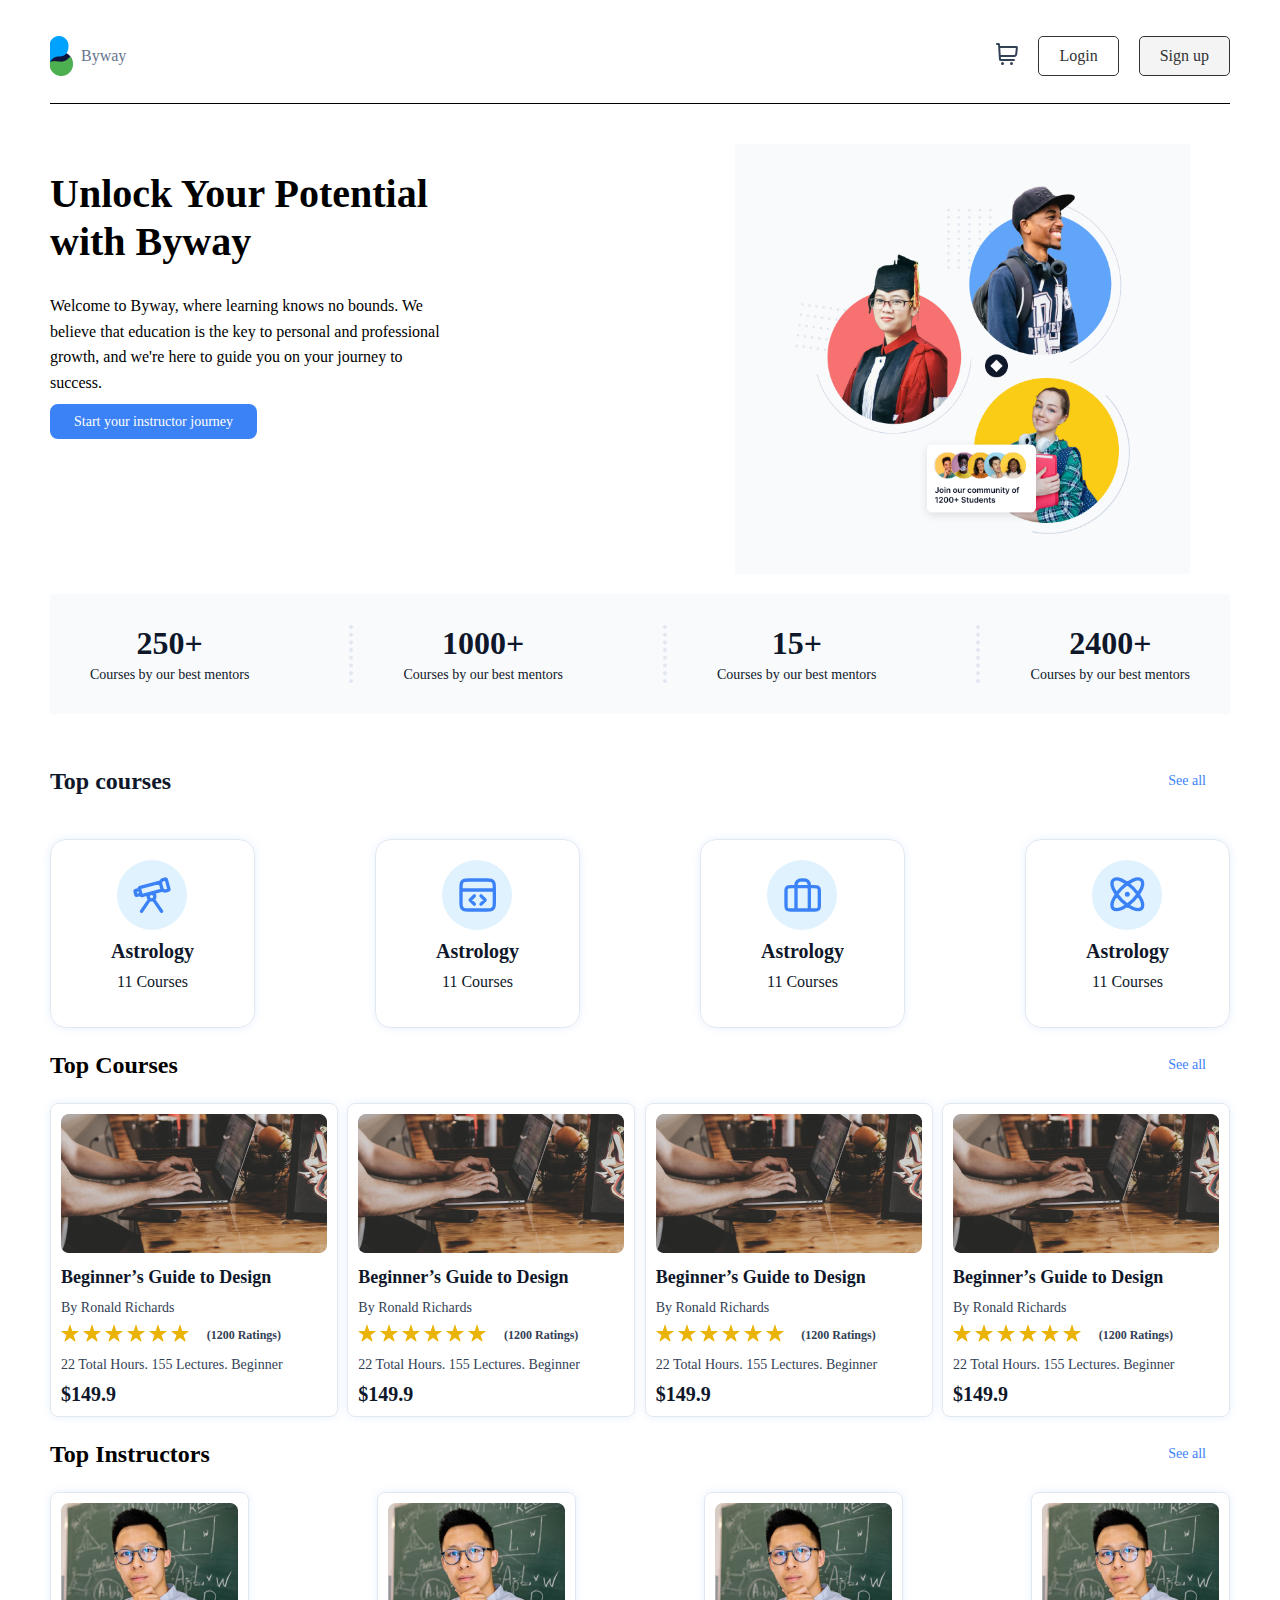
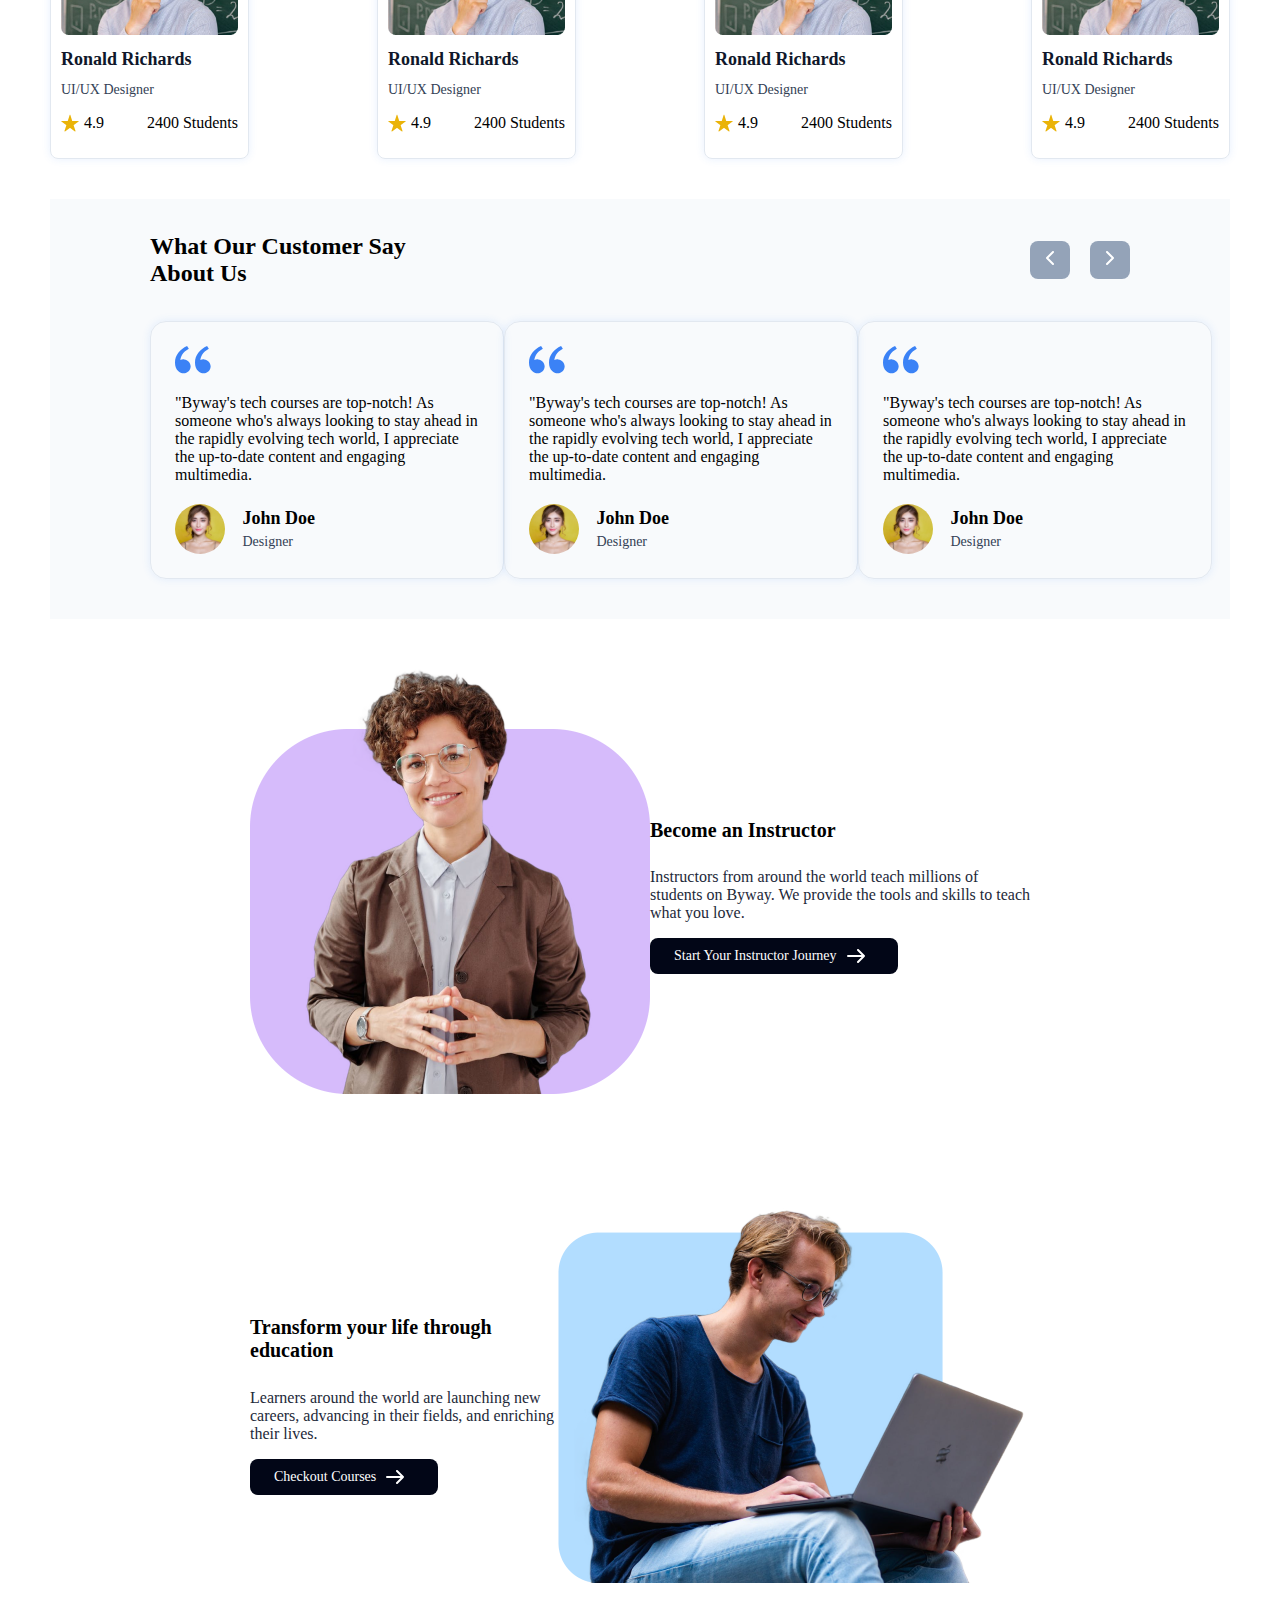
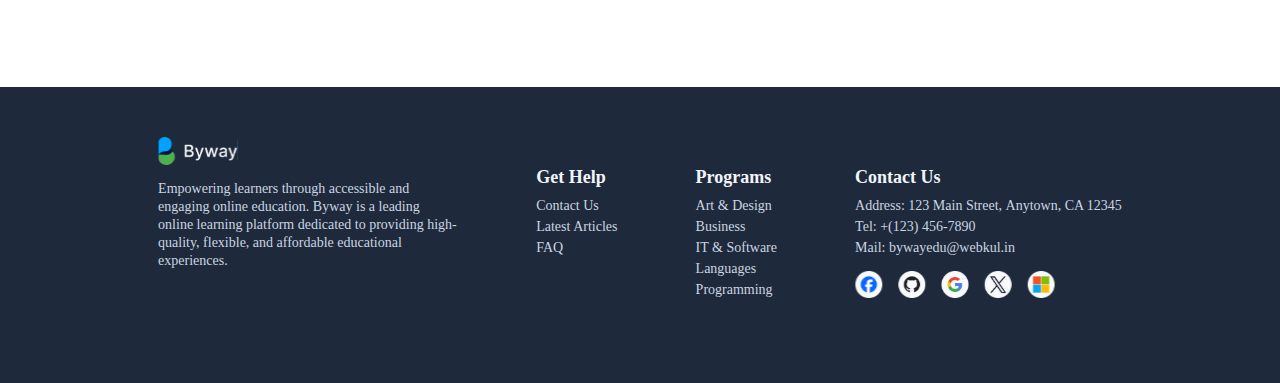
==== index.html @ c7a812f1 "project created" ====
<!DOCTYPE html>
<html lang="en">
<hea-1d>
    <meta charset="UTF-8">
    <meta name="viewport" content="width=device-width, initial-scale=1.0">
    <title>Byway</title>
    <link rel="stylesheet" href="./css/style.css">
</hea-1d>
<body>
    <section id="wrapper">
        <section class="Container">
            <section class="header">
                <div class="left">
                    <a href="./home.html" class="logo">
                        <img src="./images/logo.svg" alt="Logo">
                        <h6>Byway</h6>
                    </a>
                </div>
                <div class="right">
                    <a href="">
                        <img src="./images/cart.svg" alt="cart">
                    </a>
                    <a href="" class="Login">Login</a>
                    <a href="" class="signup">Sign up</a>
                </div>
            </section>
            <section class="content">
                <div class="left">
                    <h1>Unlock Your Potential with Byway</h1>
                    <p>Welcome to Byway, where learning knows no bounds. We believe that education is the key to personal and professional growth, and we're here to guide you on your journey to success. </p>
                    <a href="" class="button">Start your instructor journey</a>
                </div>
                <div class="right">
                  <img src="./images/spotlight.png" alt="" class="Spotlight">
                </div>
            </section>
            <section id="count">
                <div class="Container">
                    <div class="Number">
                        <h2>250+</h2>
                        <p>Courses by our best mentors</p>
                    </div>
                    <div class="Number">
                        <h2>1000+</h2>
                        <p>Courses by our best mentors</p>
                    </div>
                    <div class="Number">
                        <h2>15+</h2>
                        <p>Courses by our best mentors</p>
                    </div>
                    <div class="Number">
                        <h2>2400+</h2>
                        <p>Courses by our best mentors</p>
                    </div>
                </div>
            </section>
            <section id="Categories">
                <section class="Cards">
                    <div class="header">
                        <h3>Top courses</h3>
                        <a class="Button" href="">See all</a>
                    </div>
                    <div class="Courses">
                    <div class="Category-card">
                        <div class="Icon-Bg">
                            <img src="./images/astrology.svg" alt="" class="Icon">
                        </div>
                        <h4>Astrology</h4>
                        <p>11 Courses</p>
                    </div>
                    <div class="Category-card">
                        <div class="Icon-Bg">
                            <img src="./images/devlopment.svg" alt="" class="Icon">
                        </div>
                        <h4>Astrology</h4>
                        <p>11 Courses</p>
                    </div>
                    <div class="Category-card">
                        <div class="Icon-Bg">
                            <img src="./images/marketing.svg" alt="" class="Icon">
                        </div>
                        <h4>Astrology</h4>
                        <p>11 Courses</p>
                    </div>
                    <div class="Category-card">
                        <div class="Icon-Bg">
                            <img src="./images/physics.svg" alt="" class="Icon">
                        </div>
                        <h4>Astrology</h4>
                        <p>11 Courses</p>
                    </div>
                    </div>

                </section>
                <section class="Courses">
                    <div class="Course-header">
                      <h3>Top Courses</h3>
                      <a class="Button" href="">See all</a>
                    </div>
                    <div class="Course-Card">
                      <div class="Item-Card">
                        <img src="./images/bg.jpg" alt="Course Image" class="CourseImage">
                        <h5>Beginner’s Guide to Design</h5>
                        <span>By Ronald Richards</span>
                        <div class="rating">
                          <div class="left">
                            <img src="./images/star.svg" alt="Star Icon" class="Icon">
                            <img src="./images/star.svg" alt="Star Icon" class="Icon">
                            <img src="./images/star.svg" alt="Star Icon" class="Icon">
                            <img src="./images/star.svg" alt="Star Icon" class="Icon">
                            <img src="./images/star.svg" alt="Star Icon" class="Icon">
                            <img src="./images/star.svg" alt="Star Icon" class="Icon">
                          </div>
                          <div class="right">
                            <p>(1200 Ratings)</p>
                          </div>
                        </div>
                        <span>22 Total Hours. 155 Lectures. Beginner</span>
                        <h4>$149.9</h4>
                      </div>
                      <div class="Item-Card">
                        <img src="./images/bg.jpg" alt="Course Image" class="CourseImage">
                        <h5>Beginner’s Guide to Design</h5>
                        <span class="author">By Ronald Richards</span>
                        <div class="rating">
                          <div class="left">
                            <img src="./images/star.svg" alt="Star Icon" class="Icon">
                            <img src="./images/star.svg" alt="Star Icon" class="Icon">
                            <img src="./images/star.svg" alt="Star Icon" class="Icon">
                            <img src="./images/star.svg" alt="Star Icon" class="Icon">
                            <img src="./images/star.svg" alt="Star Icon" class="Icon">
                            <img src="./images/star.svg" alt="Star Icon" class="Icon">
                          </div>
                          <div class="right">
                            <p>(1200 Ratings)</p>
                          </div>
                        </div>
                        <span>22 Total Hours. 155 Lectures. Beginner</span>
                        <h4>$149.9</h4>
                      </div>
                      <div class="Item-Card">
                        <img src="./images/bg.jpg" alt="Course Image" class="CourseImage">
                        <h5>Beginner’s Guide to Design</h5>
                        <span>By Ronald Richards</span>
                        <div class="rating">
                          <div class="left">
                            <img src="./images/star.svg" alt="Star Icon" class="Icon">
                            <img src="./images/star.svg" alt="Star Icon" class="Icon">
                            <img src="./images/star.svg" alt="Star Icon" class="Icon">
                            <img src="./images/star.svg" alt="Star Icon" class="Icon">
                            <img src="./images/star.svg" alt="Star Icon" class="Icon">
                            <img src="./images/star.svg" alt="Star Icon" class="Icon">
                          </div>
                          <div class="right">
                            <p>(1200 Ratings)</p>
                          </div>
                        </div>
                        <span>22 Total Hours. 155 Lectures. Beginner</span>
                        <h4>$149.9</h4>
                      </div>
                      <div class="Item-Card">
                        <img src="./images/bg.jpg" alt="Course Image" class="CourseImage">
                        <h5>Beginner’s Guide to Design</h5>
                        <span>By Ronald Richards</span>
                        <div class="rating">
                          <div class="left">
                            <img src="./images/star.svg" alt="Star Icon" class="Icon">
                            <img src="./images/star.svg" alt="Star Icon" class="Icon">
                            <img src="./images/star.svg" alt="Star Icon" class="Icon">
                            <img src="./images/star.svg" alt="Star Icon" class="Icon">
                            <img src="./images/star.svg" alt="Star Icon" class="Icon">
                            <img src="./images/star.svg" alt="Star Icon" class="Icon">
                          </div>
                          <div class="right">
                            <p>(1200 Ratings)</p>
                          </div>
                        </div>
                        <span>22 Total Hours. 155 Lectures. Beginner</span>
                        <h4>$149.9</h4>
                      </div>
                    </div>
                  </section>
                  <section class="Courses">
                    <div class="Course-header">
                      <h3>Top Instructors</h3>
                      <a class="Button" href="">See all</a>
                    </div>
                    <div class="Course-Card">
                      <div class="Item-Card">
                        <img src="./images/model-5.jpg" alt="Course Image" class="CourseImage-1">
                        <h5>Ronald Richards</h5>
                        <span>UI/UX Designer</span>
                        <div class="rating-1">
                          <div class="left">
                            <div class="Ins-Image">
                              <img src="./images/star.svg" alt="Star Icon" class="Icon">
                              <p>4.9</p>
                            </div>
                          </div>
                          <div class="right">
                            <p>2400 Students</p>
                          </div>
                        </div>
                      </div>
                      <div class="Item-Card">
                        <img src="./images/model-5.jpg" alt="Course Image" class="CourseImage-1">
                        <h5>Ronald Richards</h5>
                        <span>UI/UX Designer</span>
                        <div class="rating-1">
                          <div class="left">
                            <div class="Ins-Image">
                              <img src="./images/star.svg" alt="Star Icon" class="Icon">
                              <p>4.9</p>
                            </div>
                          </div>
                          <div class="right">
                            <p>2400 Students</p>
                          </div>
                        </div>
                      </div>
                      <div class="Item-Card">
                        <img src="./images/model-5.jpg" alt="Course Image" class="CourseImage-1">
                        <h5>Ronald Richards</h5>
                        <span>UI/UX Designer</span>
                        <div class="rating-1">
                          <div class="left">
                            <div class="Ins-Image">
                              <img src="./images/star.svg" alt="Star Icon" class="Icon">
                              <p>4.9</p>
                            </div>
                          </div>
                          <div class="right">
                            <p>2400 Students</p>
                          </div>
                        </div>
                      </div>
                      <div class="Item-Card">
                        <img src="./images/model-5.jpg" alt="Course Image" class="CourseImage-1">
                        <h5>Ronald Richards</h5>
                        <span>UI/UX Designer</span>
                        <div class="rating-1">
                          <div class="left">
                            <div class="Ins-Image">
                              <img src="./images/star.svg" alt="Star Icon" class="Icon">
                              <p>4.9</p>
                            </div>
                          </div>
                          <div class="right">
                            <p>2400 Students</p>
                          </div>
                        </div>
                      </div>
                    </div>
                  </section>
            </section>
            <section id="Quotes-Cards">
                <div class="Card-Header">
                    <div class="left">
                        <h3>What Our Customer Say About Us</h3>
                    </div>
                    <div class="right">
                        <div class="arrow">
                            <a href=""><img src="./images/short-arrow-left.svg" alt=""></a>
                        </div>
                        <div class="arrow">
                            <a href=""><img src="./images/short-arrow-right.svg" alt=""></a>
                        </div>
                    </div>
                </div>
                <div class="Quotes">
                    <div class="Item-Card">
                        <img src="./images/quotes.svg" alt="">
                        <p>"Byway's tech courses are top-notch! As someone who's always looking to stay ahead in the rapidly evolving tech world, I appreciate the up-to-date content and engaging multimedia. </p>
                        <div class="Card-Bottom">
                            <div class="Bottom-Image">
                                <img src="./images/span-7.svg" alt="">
                            </div>
                            <div class="Card-bottomText">
                                <h5>John Doe</h5>
                                <span>Designer</span>
                            </div>
                        </div>
                    </div>
                    <div class="Item-Card">
                        <img src="./images/quotes.svg" alt="">
                        <p>"Byway's tech courses are top-notch! As someone who's always looking to stay ahead in the rapidly evolving tech world, I appreciate the up-to-date content and engaging multimedia. </p>
                        <div class="Card-Bottom">
                            <div class="Bottom-Image">
                                <img src="./images/span-7.svg" alt="">
                            </div>
                            <div class="Card-bottomText">
                                <h5>John Doe</h5>
                                <span>Designer</span>
                            </div>
                        </div>
                    </div>
                    <div class="Item-Card">
                        <img src="./images/quotes.svg" alt="">
                        <p>"Byway's tech courses are top-notch! As someone who's always looking to stay ahead in the rapidly evolving tech world, I appreciate the up-to-date content and engaging multimedia. </p>
                        <div class="Card-Bottom">
                            <div class="Bottom-Image">
                                <img src="./images/span-7.svg" alt="">
                            </div>
                            <div class="Card-bottomText">
                                <h5>John Doe</h5>
                                <span>Designer</span>
                            </div>
                        </div>
                    </div>
            </section>
            <section id="Instruction">
              <div class="Instructor">
                <div class="left">
                 <img src="./images/image 10.png" alt="">
                </div>
                <div class="right">
                  <h4>Become an Instructor</h4>
                  <p>Instructors from around the world teach millions of students on Byway. We provide the tools and skills to teach what you love.</p>
                  <a href="" class="longButton">Start Your Instructor Journey 
                    <img src="./images/arrow-right.svg" alt="">
                  </a>
                </div>
              </div>
              <div class="Instructor">
                <div class="right">
                  <h4>Transform your life through education</h4>
                  <p>Learners around the world are launching new careers,
                     advancing in their fields, and enriching their lives.</p>
                  <a href="" class="longButton-1">Checkout Courses
                    <img src="./images/arrow-right.svg" alt="">
                  </a>
                </div>
                <div class="left">
                  <img src="./images/image 11.png" alt="">
                </div>
              </div>
            </section>
        </section>
        <section id="Footer">
          <section class="Footer-section">
            <div class="LogoName">
              <div class="top">
                <a href="./home.html">
                  <img src="./images/image 4.svg" alt="">
                </a>
              </div>
           
              <div class="bottom">
                <span>Empowering learners through accessible and engaging online education.
                Byway is a leading online learning
                platform dedicated to providing high-quality, flexible, and affordable educational experiences. </span>
              </div>
            </div>
            <div class="help">
              <h5>Get Help</h5>
              <a href="" class="button-Text">Contact Us</a>
              <a href="" class="button-Text">Latest Articles</a>
              <a href="" class="button-Text">FAQ</a>
            </div>
            <div class="help">
              <h5>Programs</h5>
              <a href="" class="button-Text">Art & Design</a>
              <a href="" class="button-Text">Business</a>
              <a href="" class="button-Text">IT & Software</a>
              <a href="" class="button-Text">Languages</a>
              <a href="" class="button-Text">Programming</a>
            </div>
            <div class="help">
              <h5>Contact Us</h5>
              <a href="" class="button-Text">Address: 123 Main Street, Anytown, CA 12345</a>
              <a href="" class="button-Text">Tel: +(123) 456-7890</a>
              <a href="" class="button-Text">Mail: bywayedu@webkul.in</a>
              <a href="https://www.facebook.com/" class="image">
                <img src="./images/image 3.svg" alt="scial-medias" class="social">
              </a>
            </div>
          </section>
        </section>
    </section>
</body>
    

</html>
---- css/style.css ----
/* Reset some basic styles */
body, html, div, section, a {
    margin: 0;
    padding: 0;
}


#wrapper {
    width: 100%;
}

.Container {
    margin: 0 auto;
    padding: 0px  50px;
}

.header {
    padding-top: 10px;
    display: flex;
    justify-content: space-between;
    border-bottom: 1px solid #000;

}

.header .left {
}
.header .logo{
    text-decoration: none;
    display: flex;
    align-items: center;
}

.header .logo img {
    height: 40px;
}
.header .logo h6{
    font-size: 16px;
    font-weight: 500;
    color: #64748B;
}

.header .right {
    display: flex;
    align-items: center;
}

.header .right a {
    margin-left: 20px;
    text-decoration: none;
    color: #333;
}
.header .right a.J-Bg{
    width: 30px;
    height: 30px;
    border-radius:15px;
    color: #fff;
    background: #334155;
    display: flex;
    align-items: center;
    justify-content: center;
    font-size: 16px;
    font-weight: 500;
}

.right .Login, .header .right .signup {
    padding: 10px 20px;
    border: 1px solid #333;
    border-radius: 5px;
    transition: background 0.3s ease;
}

.header .right .Login:hover, .header .right .signup:hover {
    background: #333;
    color: #fff;
}

.header .right .signup {
    background: #f4f4f4;
    color: #333;
}

.header .right .signup:hover {
    background: #333;
    color: #fff;
}
section.content{
    display: flex;
    justify-content: space-between;
    margin-top:40px;
    margin-bottom: 20px;
}
section.content div.left {
    width:400px;
}
section.content div.left h1{
    font-size: 40px;
    font-weight: 700;
    line-height: 48px;
}
section.content div.left p{
    font-size: 16px;
    font-weight: 400;
    line-height: 25.6px;
}
section.content div.left a.button{
    padding:10px 24px;
    background: #3B82F6;
    border-radius: 8px;
    font-size: 14px;
    font-weight: 500;
    color:#fff;
    text-decoration: none;
   
    
}
section.content div.right{
    margin-right: 40px;
}
#count{}
#count div.Container {
    background: #F8FAFC;
    height: auto; 
    min-height: 100px;
    display: flex;
    justify-content: space-between;
    align-items: center; 
    padding: 10px 40px; 
}

#count div.Container div.Number {
    display: flex;
    flex-direction: column;
    align-items: center;
    border-right: 4px dotted  #E2E8F0;
    padding-right: 100px; 
}
#count div.Container div.Number:last-child{
    padding-right: 0;
    border-right: none;
}

#count div.Container div.Number h2 {
    font-size: 32px;
    font-weight: 600;
    color: #0F172A;
    margin: 0; 
}

#count div.Container div.Number p {
    font-size: 14px;
    font-weight: 400;
    color: #0F172A;
    margin: 0; 
    padding-top: 5px;
}
section#Categories{
}

section#Categories section.Cards{}
section#Categories section.Cards div.header{
    display: flex;
    justify-content: space-between;
    border-bottom: none;
    align-items: center;
    margin-top: 20px;
    margin-bottom: 20px;
}
section#Categories section.Cards div.header h3{
    font-size: 24px;
    font-weight: 600;
    color: #0F172A;
}
section#Categories section.Cards div.header a.Button{
    padding: 10px 24px;
    border-radius: 8px;
    text-decoration: none;
    font-size: 14px;
    font-weight: 500;
    color: #3B82F6;
}
section#Categories section.Cards div.Courses{
    display: flex;
    justify-content: space-between;
}
section#Categories section.Cards div.Courses div.Category-card{
    padding: 20px 60px;
    box-shadow: 0px 0px 8px 0px #3B82F61F;
    display: flex;
    flex-direction: column;
    align-items:center;
    border: 1px solid #E2E8F0;
    border-radius: 16px;
}
section#Categories section.Cards div.Courses div.Category-card h4{
    font-size: 20px;
    font-weight: 600;
    color:  #0F172A;
    margin: 0;
}
section#Categories section.Cards div.Courses div.Category-card p{
    font-size: 16px;
    font-weight: 400;
    color: #0F172A;
    margin-top: 10px;
}
section#Categories section.Cards div.Courses div.Category-card div.Icon-Bg{
    width: 70px;
    height: 70px;
    border-radius: 50%;
    background:  #E0F2FE;
    display: flex;
    justify-content: center;
    align-items: center;
    margin-bottom: 10px;
}
#Categories section.Courses{

}
#Categories section.Courses div.Course-header{
    display: flex;
    justify-content: space-between;
    border: none;
    align-items: center;

}
#Categories section.Courses div.Course-header h3{
    font-size: 24px;
    font-weight: 600;
}
#Categories section.Courses div.Course-header a.Button{
    text-decoration: none;
    padding: 10px 24px;
    border-radius: 8px;
    font-size: 14px;
    color: #3B82F6;

 
}
#Categories section.Courses div.Course-Card{
    display: flex;
    justify-content: space-between;
}
#Categories section.Courses div.Course-Card div.Item-Card{
    box-shadow: 0px 0px 8px 0px #3B82F61F;
    border: 1px solid #E2E8F0;
    padding: 10px;
    border-radius: 8px;
}
#Categories section.Courses div.Course-Card div.Item-Card h5{
    font-size: 18px;
    font-weight: 600;
    color:#0F172A;
    margin-top: 10px;
    margin-bottom: 10px;
}
#Categories section.Courses div.Course-Card div.Item-Card span.author{
    font-size: 14px;
    font-weight: 400;
    color: #334155;


}
#Categories section.Courses div.Course-Card div.Item-Card div.rating{
    width: 220px;
    display: flex;
    justify-content: space-between;
    align-items: center;
}
#Categories section.Courses div.Course-Card div.Item-Card div.rating div.right p{
    font-size: 12px;
    font-weight: 600;
    color:#334155;
}
#Categories section.Courses div.Course-Card div.Item-Card span{
    font-size: 14px;
    font-weight: 400;
    color: #334155;
}
#Categories section.Courses div.Course-Card div.Item-Card h4{
    font-size: 20px;
    font-weight: 600;
    color: #0F172A;
    margin-top: 10px;
    margin-bottom: 0;
}
#Categories section.Courses div.Course-Card div.Item-Card div.rating-1{
    display: flex;
    justify-content: space-between;
    align-items: center;
}
#Categories section.Courses div.Course-Card div.Item-Card div.rating-1 div.left div.Ins-Image{
    display: flex;
    justify-content: space-between;
    align-items: center;
}
#Categories section.Courses div.Course-Card div.Item-Card div.rating div.left div.Ins-Image img.Icon{
}
#Categories section.Courses div.Course-Card div.Item-Card div.rating-1 div.left div.Ins-Image p{
  margin-left: 5px;
}
#Quotes-Cards{
    background:  #F8FAFC;
    margin-top: 40px;

}
#Quotes-Cards div.Card-Header{
    display: flex;
    justify-content: space-between;
    align-items: center;
    padding: 10px 100px;
}
#Quotes-Cards div.Card-Header div.left{
    width: 300px;

}
#Quotes-Cards div.Card-Header div.left h3{
    font-size: 24px;
    font-weight: 600;
    color: #000000;
}
#Quotes-Cards div.Card-Header div.right{
    width: 100px;
    display: flex;
    justify-content: space-between;
}
#Quotes-Cards div.Card-Header div.right div.arrow{
    padding: 10px 16px;
    border-radius: 8px;
    background: #94A3B8;
}
#Quotes-Cards div.Card-Header div.right div.arrow img{
    color:#fff;
}
#Quotes-Cards div.Quotes{
    width: 90%;
    display: flex;
    justify-content: space-between;
    align-items: center;
    margin-left: 100px;
}
#Quotes-Cards div.Quotes div.Item-Card{
    width: 400px;
    box-shadow: 0px 0px 8px 0px #3B82F61F;
    border: 1px solid  #E2E8F0;
    border-radius: 16px;
    padding: 24px;
    margin-bottom: 40px;
}
#Quotes-Cards div.Quotes div.Item-Card p{
    font-size: 16px;
    font-weight: 400;
    color: #000000;
    

}
#Quotes-Cards div.Quotes div.Item-Card div.Card-Bottom{
    width: 140px;
    display: flex;
    justify-content: space-between;
    align-items: center;
    margin-top: 20px;
}
#Quotes-Cards div.Quotes div.Item-Card div.Card-Bottom div.Bottom-Image{
    width: 50px;
    height: 50px;
    border-radius: 50%;
    overflow: hidden;
    display: flex;
    align-items: center;
    justify-content: center;
    margin-right: 5px;
}
#Quotes-Cards div.Quotes div.Item-Card div.Card-Bottom div.Bottom-Image img{
    
}
#Quotes-Cards div.Quotes div.Item-Card div.Card-bottomText{
    margin: 0;
    display: flex;
    flex-direction: column;
    align-items: flex-start;
    justify-content: center;
}
#Quotes-Cards div.Quotes div.Item-Card div.Card-bottomText h5{
    font-size: 18px;
    font-weight: 600;
    margin-bottom: 5px;
    margin-top: 0;
}
#Quotes-Cards div.Quotes div.Item-Card div.Card-bottomText span{
    font-size: 14px;
    font-weight: 400;
    color: #334155;
}

#Instruction{}
#Instruction div.Instructor{
    display: flex;
    justify-content: space-between;
    align-items: center;
    padding:50px 200px ;
}
#Instruction div.Instructor div.left{

}
#Instruction div.Instructor div.right{
    width: 500px;
}
#Instruction div.Instructor div.right h4{
    font-size: 20px;
    font-weight: 600;
    color: #000000;
}
#Instruction div.Instructor div.right p{
    font-size: 16px;
    font-weight: 400;
    color: #1D2939;
}
#Instruction div.Instructor div.right a.longButton{
    width: 200px;
    padding: 10px 24px;
    border-radius: 8px;
    background: #020617;
    color: #fff;
    font-size: 14px;
    font-weight: 500;
    text-decoration: none;
    display: flex;
    align-items: center;
}
#Instruction div.Instructor div.right a.longButton img{
    margin-left: 10px;
}
#Instruction div.Instructor div.right a.longButton-1{
    width: 140px;
    padding: 10px 24px;
    border-radius: 8px;
    background: #020617;
    color: #fff;
    font-size: 14px;
    font-weight: 500;
    text-decoration: none;
    display: flex;
    align-items: center;
}
#Instruction div.Instructor div.right a.longButton-1 img{
    margin-left: 10px;
}
#Footer{
    background: #1E293B;
    margin-top: 50px;
}
#Footer  .Footer-section{
    padding-top: 50px;
    padding-left: 80px;
    padding-right: 80px;
    padding-bottom: 80px;
    display: flex;
    justify-content: space-evenly;

}
#Footer  .Footer-section .LogoName {
}
#Footer  .Footer-section .LogoName div.top{
    width: 80px;
    margin-bottom: 10px;
}
#Footer  .Footer-section .LogoName div.top img{
    width: 100%;
}
#Footer  .Footer-section .LogoName div.bottom{
     width: 300px;

}
#Footer  .Footer-section .LogoName div.bottom span{
    font-size: 14px;
    font-weight: 400;
    color:  #CBD5E1;
}
#Footer  .Footer-section .help{
    display: flex;
    flex-direction: column;
}
#Footer  .Footer-section .help h5{
    font-size: 18px;
    font-weight: 600;
    color: #F1F5F9;
    margin-bottom: 10px;
}
#Footer  .Footer-section .help a.button-Text{
    font-size: 14px;
    font-weight: 500;
    text-decoration: none;
    color: #CBD5E1;
    margin-bottom: 5px;

}
#Footer  .Footer-section .help img.social{
    margin-top: 10px;
    width: 200px;
}
.Spotlight {
    padding: 40px 60px;
    display: flex;
    justify-content: space-between;
    background: #F8FAFC;
    height: 350px;
    position: relative;
}

.Spotlight .left {
    max-width: 700px;
}

.Spotlight .Top {
    display: flex;
    align-items: center;
    font-size: 14px;
    color: #777;
    margin-bottom: 20px;
}
.Spotlight .Top a{
    text-decoration: none;
}
.Spotlight .Top a span{
    color: #334155;
    font-size: 14px;
    font-weight: 500;
}
.Spotlight .Top span.Diff{
    color: #2563EB;
}

.Spotlight .Top img {
    margin: 0 10px;
    width: 12px;
    height: 12px;
}

.Spotlight h1 {
    font-size: 40px;
    font-weight: 700;
    margin-bottom: 20px;
    color: #0F172A;
}

.Spotlight p {
    font-size: 16px;
    line-height: 1.6;
    color: #555;
    margin-bottom: 30px;
}

.Spotlight .Bottom {
    display: flex;
    align-items: center;
    font-size: 14px;
    color: #777;
    margin-bottom: 20px;
}

.Spotlight .Bottom .Rating {
    font-weight: 500;
    color:  #FEC84B;
    margin-right: 5px;
}

.Spotlight .Bottom img {
    width: 100px;
    height: 20px;
    margin-right: 10px;
}

.Spotlight .Author,
.Spotlight .Language {
    display: flex;
    align-items: center;
    font-size: 14px;
    color: #555;
    margin-bottom: 10px;
}

.Spotlight .Author img{
    width: 30px;
    height: 30px;
    border-radius: 15px;
    margin-right: 10px;
}
.Spotlight .Language img {
    margin-right: 10px;
    width: 24px;
    height: 24px;
}

.Spotlight .Author a {
    color: #333;
    text-decoration: none;
    font-weight: bold;
}
.Spotlight .right{
    box-shadow: 0px 0px 8px 0px #3B82F61F;
    border: 1px solid #E2E8F0;
    border-radius: 16px;
    padding: 20px;
    position: absolute;
    left: 70%;

}
.Spotlight .right img{
    width: 100%;
}
.Spotlight .right .Price{
    display: flex;
    align-items: center;
    justify-content: space-evenly;
}
.Spotlight .right .Price h3{
    font-size: 24px;
    font-weight: 600;
    color:  #0F172A;
}
.Spotlight .right .Price h5{
    font-size: 18px;
    font-weight: 600;
    color:  #0F172A;
    opacity:0.4;
    text-decoration-line: line-through;
}
.Spotlight .right .Price h4{
    font-size: 20px;
    font-weight: 600;
    color:  #16A34A;
}
.Spotlight .right div.Spotlight-Button{
    display: flex;
    flex-direction: column;

}
.Spotlight .right div.Spotlight-Button a.spotlightButton{
    padding: 10px 24px;
    border-radius: 8px;
    background: #020617;
    color: #fff;
    margin-bottom: 20px;
    text-decoration: none;
    font-size: 14px;
    font-weight: 500;
    display: flex;
    align-items: center;
    justify-content: center;
    height: 30px;

}
.Spotlight .right div.Spotlight-Button a.spotlightButton:nth-child(2){
    border:1px solid  #020617;
    background: transparent;
    color: #0F172A;
    font-size: 14px;
    font-weight: 500;
    margin-bottom: 0;
}
.Spotlight .right div.Share{
    padding: 0px 20px;
    border-top: 1px dotted  #E2E8F0;
    margin-top: 20px;
}
.Spotlight .right div.Share p{
    font-size: 16px;
    font-weight: 500;
    color: #0F172A;
    margin-bottom: 10px;
}
.Spotlight .right div.Share a{}
.Spotlight .right div.Share a img{}
.Courses-Description{
    margin-top: 20px;
    border-bottom: 1px solid #E2E8F0;
}
.Courses-Description div.CourseHead{
    display: flex;
    justify-content: space-between;
    width: 700px;
    margin-bottom: 10px;
    border-bottom: 1px solid #E2E8F0;
    height: 100px;
}
.Courses-Description div.CourseHead div.Button{
    padding: 18px 21px;
    border-radius: 8px;
    border:1px solid #E2E8F0;
    height: 20px;
}
.Courses-Description div.CourseHead div.Button a{
    text-decoration: none;
    font-size: 14px;
    font-weight: 400;
    color:  #0F172A;

}
.Courses-Description div.CoursesDescription{
    width: 800px;
    border-bottom:1px solid #E2E8F0 ;
}
.Courses-Description div.CoursesDescription h4{
    font-size: 20px;
    font-weight: 600;
    color:  #0F172A;
}
.Courses-Description div.CoursesDescription p{
    font-size: 16px;
    font-weight: 400;
    color: #334155;
}
.Courses-Description div.Instractor{
    width: 600px;
}
.Courses-Description div.Instractor h4{
    font-size: 20px;
    font-weight: 600;
}
.Courses-Description div.Instractor h4:nth-child(2){
    color: #2563EB;
    margin-bottom: 0;
}
.Courses-Description div.Instractor p{
    font-size: 16px;
    font-weight: 400;
    color: #334155;
    margin-top: 5px;
}
.Courses-Description div.Instractor div.InstructorCard{
    display: flex;
    justify-content: space-between;
    align-items: center;
    width: 350px;
}
.Courses-Description div.Instractor div.InstructorCard div.left{
    margin-right: 10px;
}
.Courses-Description div.Instractor div.InstructorCard div.left img{
    width: 200px;
    height: 200px;
    border-radius: 100px;
}
.Courses-Description div.Instractor div.InstructorCard div.right{
 

}
.Courses-Description div.Instractor div.InstructorCard div.right div.icon{
    display: flex;
    align-items: center;
    margin-bottom: 10px;
}
.Courses-Description div.Instractor div.InstructorCard div.right div.icon img{
    width: 20px;
    height: 20px;
    margin-right: 5px;
}
.Courses-Description div.Instractor div.InstructorCard div.right p{
    margin: 0;
}
.Courses-Description div.Sylabus{
    border-bottom: 1px solid #E2E8F0  ;
}
.Courses-Description div.Sylabus h4{
    font-size: 20px;
    font-weight: 600;
}
.Courses-Description div.Sylabus{}
.Courses-Description div.Sylabus div.Dropdown{
    display: flex;
    align-items: center;
    justify-content: space-between;
    border: 1px solid #E2E8F0;
    width: 700px;
}
.Courses-Description div.Sylabus div.Dropdown:last-child{
    margin-bottom: 10px;
}
.Courses-Description div.Sylabus div.Dropdown div.left a{
    display: flex;
    align-items: center;
    text-decoration: none;
    font-size: 18px;
    font-weight: 600;
    color: #0F172A;
}
.Courses-Description div.Sylabus div.Dropdown div.left a img{
    margin-right: 10px;
    margin-left: 10px;
}
.Courses-Description div.Sylabus div.Dropdown div.right{
    margin-right: 10px;
}
.Courses-Description div.Sylabus div.Dropdown div.right span{
    font-size: 14px;
    font-weight: 400;
    color: #334155;
}
.Review{}
.Review h1{
    font-size: 20px;
    font-weight: 600;
    color:  #0F172A;
}
.Review div.Container{
    display: flex;
    justify-content: space-between;
}
.Review div.Container div.Left{
    width: 600px;
}
.Review div.Container div.Left div.rate{
    display: flex;
    align-items: center;
    justify-content: space-between;
    width: 150px;
    height: 20px;
    margin-bottom: 10px;
}
.Review div.Container div.Left div.rate img{
    margin-right: 10px;
}
.Review div.Container div.Left div.rate h2{
    font-size: 20px;
    font-weight: 600;
    color: #0F172A;
}
.Review div.Container div.Left div.rate span{
    font-size: 14px;
    font-weight: 500;
    color: #334155;
}
.Review div.Container div.Right{
    flex: 1;
    margin-top: 20px;
}
.Review div.Container div.Right div.ReviewCard{
    border: 1px solid #E2E8F0;
    border-radius: 16px;
    display: flex; 
    align-items: center;
    justify-content: space-between;
    padding: 10px;
    margin-bottom: 10px;
}
.Review div.Container div.Right div.ReviewCard div.LeftItem{
    display: flex;
    align-items: center;
    justify-content: space-between;
    width: 140px;
} 
.Review div.Container div.Right div.ReviewCard div.LeftItem h5{
    font-size: 18px;
    font-weight: 600;
    color: #0F172A;
}
.Review div.Container div.Right div.ReviewCard div.RightItem{
    width: 600px;
    display: flex;
    justify-content: center;
    flex-direction: column;
}

.Review div.Container div.Right div.ReviewCard div.RightItem div.ItemHead{
    display: flex;
}
.Review div.Container div.Right div.ReviewCard div.RightItem div.ItemHead h5{
    margin: 0;
    margin-right: 15px;
    margin-left: 5px;
    font-size: 18px;
    font-weight: 600;
    color: #0F172A;
}
.Review div.Container div.Right div.ReviewCard div.RightItem p{
    font-size: 16px;
    font-weight: 400;
    color:   #334155;
}
.Review div.Container div.Right div.button{
    padding:10px 24px;
    border: 1px solid #0F172A ;
    border-radius: 8px;
    width: 200px;
    display: flex;
    align-items: center;
    justify-content: center;
    margin-top: 10px;
}
.Review div.Container div.Right div.button a{
    text-decoration: none;
    font-size: 14px;
    font-weight: 500;
    color: #0F172A;
}
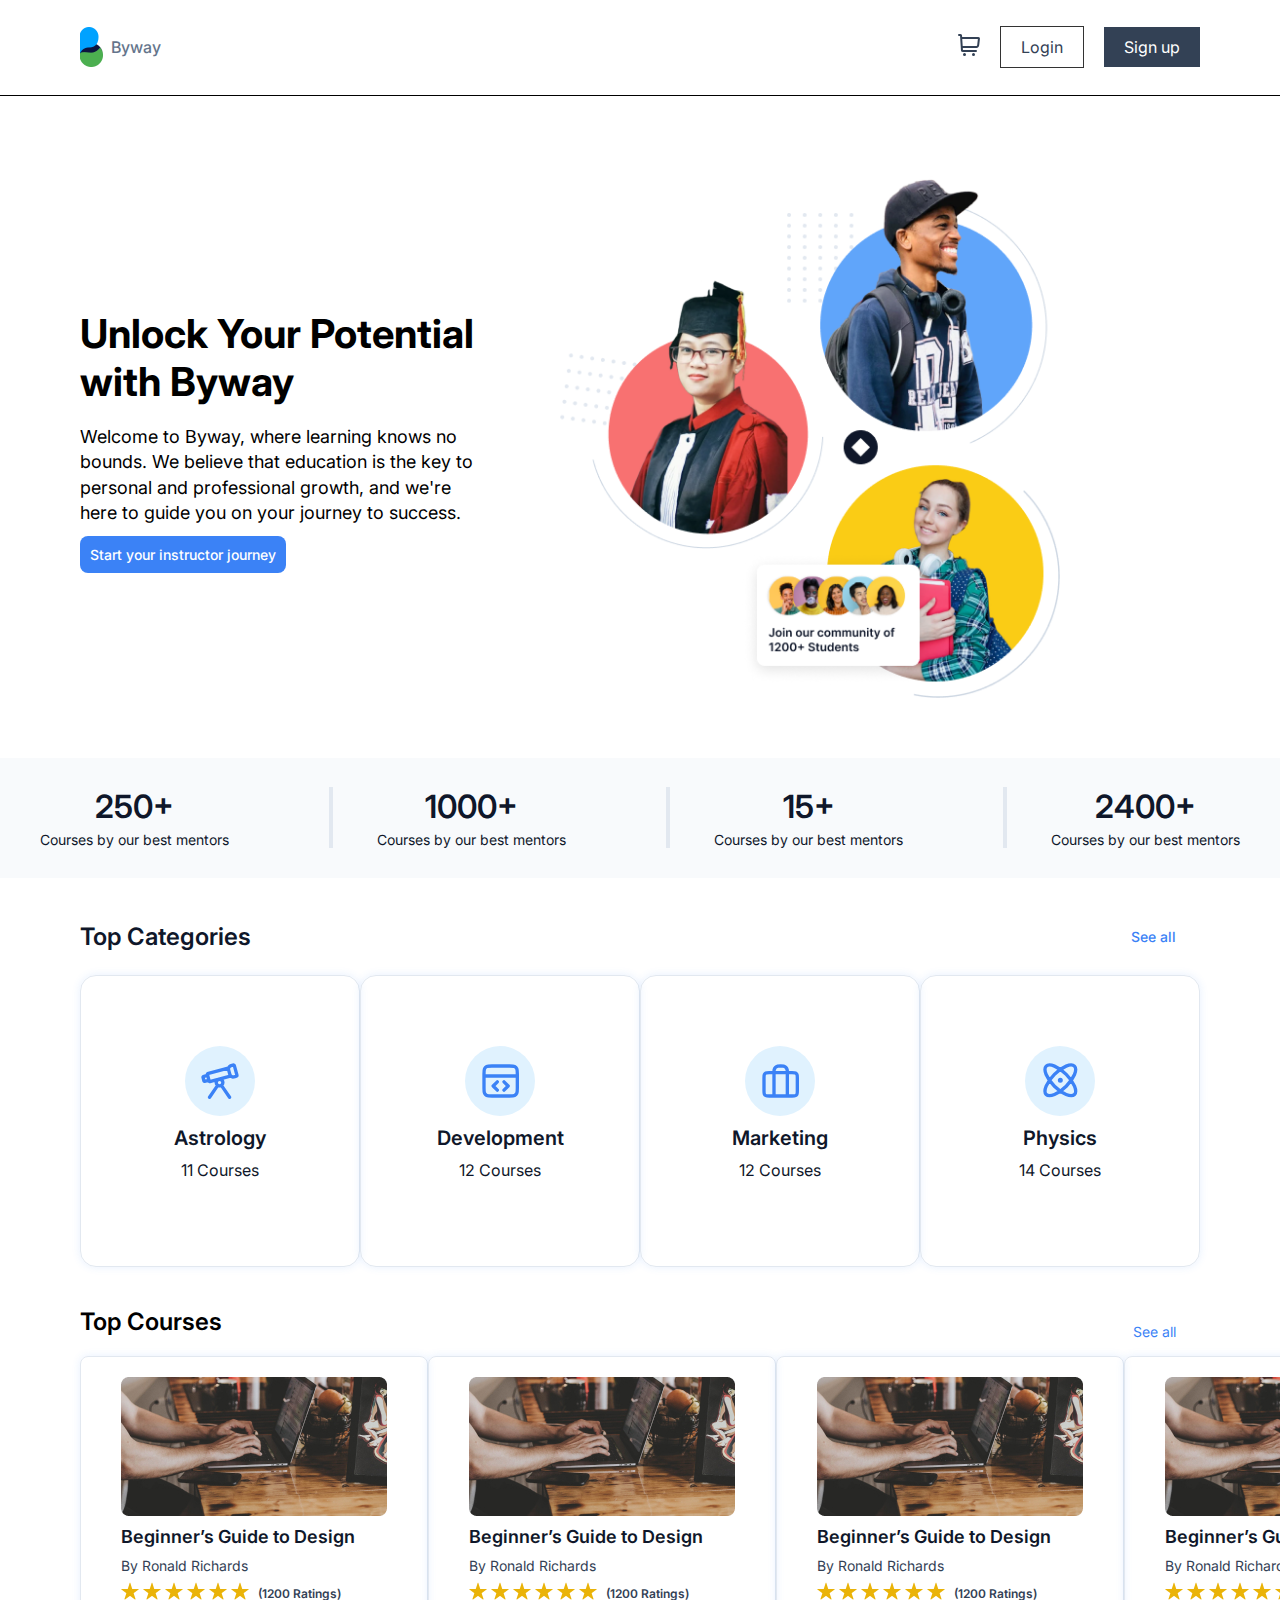
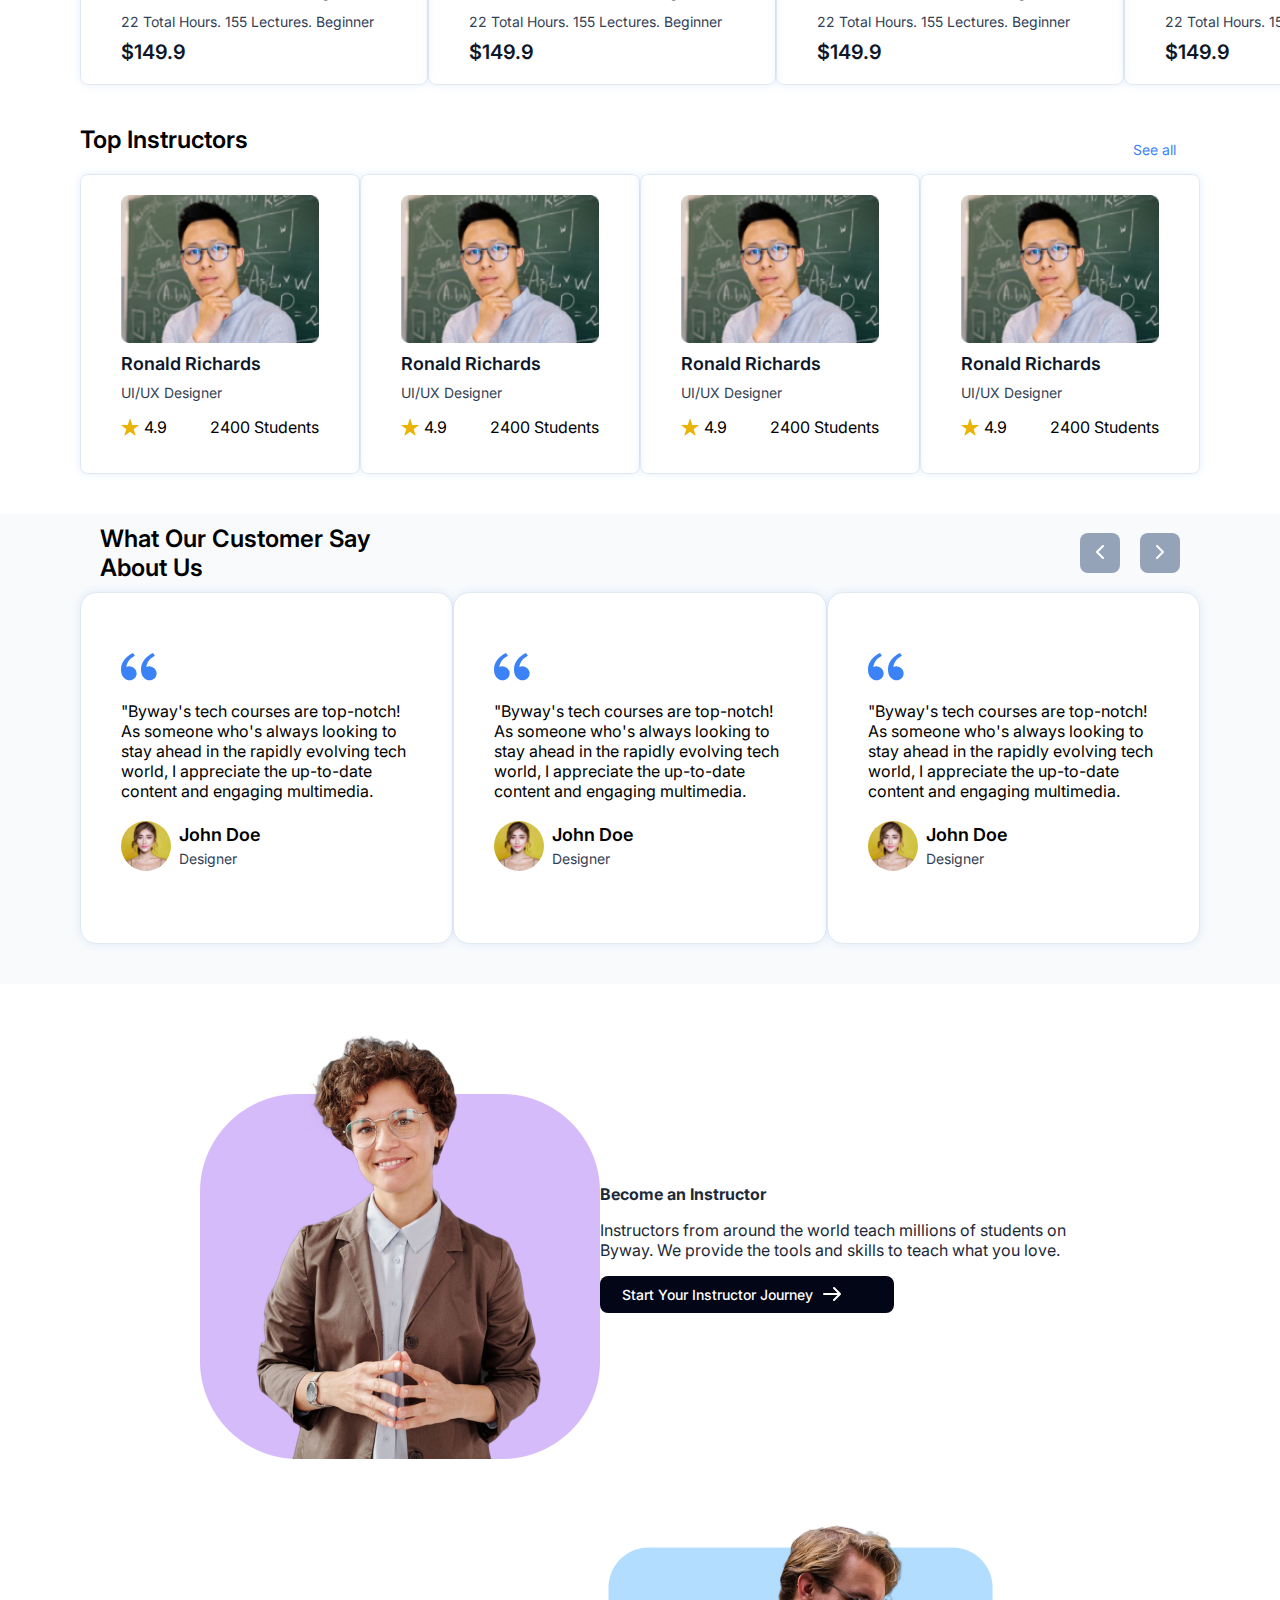
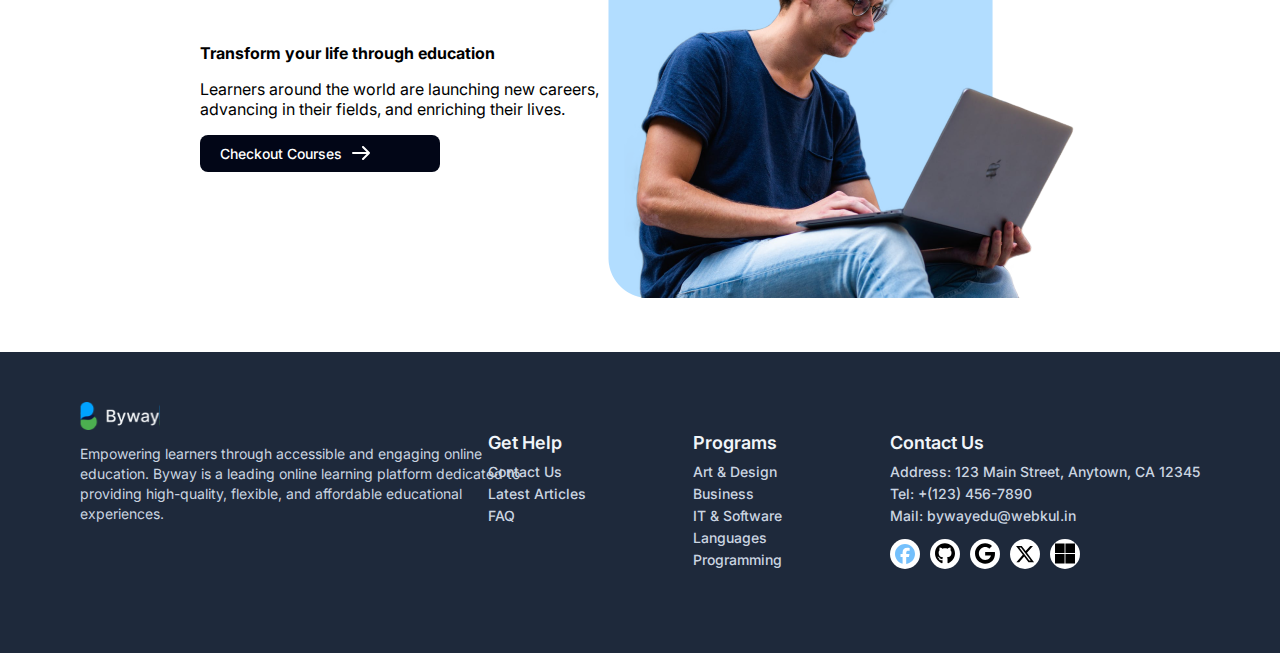
==== commit 21a3c8e9: "updated htnl and css" ====
--- a/index.html
+++ b/index.html
@@ -1,11 +1,12 @@
 <!DOCTYPE html>
 <html lang="en">
-<hea-1d>
+<head>
     <meta charset="UTF-8">
     <meta name="viewport" content="width=device-width, initial-scale=1.0">
     <title>Byway</title>
     <link rel="stylesheet" href="./css/style.css">
-</hea-1d>
+    <link href="https://fonts.googleapis.com/css2?family=Inter:wght@400;500;600;700&display=swap" rel="stylesheet">
+</head>
 <body>
     <section id="wrapper">
         <section class="Container">
@@ -35,7 +36,6 @@
                 </div>
             </section>
             <section id="count">
-                <div class="Container">
                     <div class="Number">
                         <h2>250+</h2>
                         <p>Courses by our best mentors</p>
@@ -52,12 +52,11 @@
                         <h2>2400+</h2>
                         <p>Courses by our best mentors</p>
                     </div>
-                </div>
             </section>
             <section id="Categories">
                 <section class="Cards">
-                    <div class="header">
-                        <h3>Top courses</h3>
+                    <div class="heading">
+                        <h3>Top Categories</h3>
                         <a class="Button" href="">See all</a>
                     </div>
                     <div class="Courses">
@@ -72,22 +71,22 @@
                         <div class="Icon-Bg">
                             <img src="./images/devlopment.svg" alt="" class="Icon">
                         </div>
-                        <h4>Astrology</h4>
-                        <p>11 Courses</p>
+                        <h4>Development</h4>
+                        <p>12 Courses</p>
                     </div>
                     <div class="Category-card">
                         <div class="Icon-Bg">
                             <img src="./images/marketing.svg" alt="" class="Icon">
                         </div>
-                        <h4>Astrology</h4>
-                        <p>11 Courses</p>
+                        <h4>Marketing</h4>
+                        <p>12 Courses</p>
                     </div>
                     <div class="Category-card">
                         <div class="Icon-Bg">
                             <img src="./images/physics.svg" alt="" class="Icon">
                         </div>
-                        <h4>Astrology</h4>
-                        <p>11 Courses</p>
+                        <h4>Physics</h4>
+                        <p>14 Courses</p>
                     </div>
                     </div>
 
@@ -321,7 +320,7 @@
                   </a>
                 </div>
               </div>
-              <div class="Instructor">
+              <div class="Instructor-1">
                 <div class="right">
                   <h4>Transform your life through education</h4>
                   <p>Learners around the world are launching new careers,
@@ -370,9 +369,23 @@
               <a href="" class="button-Text">Address: 123 Main Street, Anytown, CA 12345</a>
               <a href="" class="button-Text">Tel: +(123) 456-7890</a>
               <a href="" class="button-Text">Mail: bywayedu@webkul.in</a>
-              <a href="https://www.facebook.com/" class="image">
-                <img src="./images/image 3.svg" alt="scial-medias" class="social">
-              </a>
+              <div class="Social">
+                <a href="https://www.facebook.com/" class="image">
+                  <img src="./images/facebook-brands-solid.svg" alt="scial-medias" class="social">
+                </a>
+                <a href="https://www.github.com/" class="image">
+                  <img src="./images/github-brands-solid.svg" alt="scial-medias" class="social">
+                </a>
+                <a href="https://www.google.com/" class="image">
+                  <img src="./images/google-brands-solid.svg" alt="scial-medias" class="social">
+                </a>
+                <a href="https://www.twitter.com/" class="image">
+                  <img src="./images/x-twitter-brands-solid.svg" alt="scial-medias" class="social">
+                </a>
+                <a href="https://www.microsoft.com/" class="image">
+                  <img src="./images/microsoft-brands-solid.svg" alt="scial-medias" class="social">
+                </a>
+              </div>
             </div>
           </section>
         </section>
--- a/css/style.css
+++ b/css/style.css
@@ -1,4 +1,12 @@
-/* Reset some basic styles */
+* h1,h2,h3,h4{
+    margin: 0;
+    padding: 0;
+}
+Reset some basic styles
+body, html {
+    font-family: 'Inter', sans-serif;
+}
+
 body, html, div, section, a {
     margin: 0;
     padding: 0;
@@ -11,11 +19,10 @@
 
 .Container {
     margin: 0 auto;
-    padding: 0px  50px;
 }
 
 .header {
-    padding-top: 10px;
+    padding: 0px 80px;
     display: flex;
     justify-content: space-between;
     border-bottom: 1px solid #000;
@@ -45,9 +52,11 @@
 }
 
 .header .right a {
-    margin-left: 20px;
     text-decoration: none;
     color: #333;
+}
+.header .right a img{
+    margin-right: 20px;
 }
 .header .right a.J-Bg{
     width: 30px;
@@ -62,35 +71,30 @@
     font-weight: 500;
 }
 
-.right .Login, .header .right .signup {
+.header .right a.Login{
     padding: 10px 20px;
     border: 1px solid #333;
-    border-radius: 5px;
-    transition: background 0.3s ease;
-}
-
-.header .right .Login:hover, .header .right .signup:hover {
-    background: #333;
-    color: #fff;
-}
-
-.header .right .signup {
-    background: #f4f4f4;
-    color: #333;
-}
-
-.header .right .signup:hover {
-    background: #333;
-    color: #fff;
-}
+    color:#334155    ;
+}
+.header .right a.signup{
+    margin-left: 20px;
+    padding: 10px 20px;
+    background: #334155;
+    color:#FFFFFF;
+
+}
+
 section.content{
     display: flex;
     justify-content: space-between;
+    align-items: center;
     margin-top:40px;
     margin-bottom: 20px;
+    margin-left: 80px;
+    margin-right: 80px;
 }
 section.content div.left {
-    width:400px;
+   max-width: 600px;
 }
 section.content div.left h1{
     font-size: 40px;
@@ -98,12 +102,12 @@
     line-height: 48px;
 }
 section.content div.left p{
-    font-size: 16px;
+    font-size: 18px;
     font-weight: 400;
     line-height: 25.6px;
 }
 section.content div.left a.button{
-    padding:10px 24px;
+    padding:10px 10px;
     background: #3B82F6;
     border-radius: 8px;
     font-size: 14px;
@@ -113,11 +117,13 @@
    
     
 }
-section.content div.right{
-    margin-right: 40px;
-}
-#count{}
-#count div.Container {
+section.content div.right img{
+    width: 500px;
+    height: 100%;
+    margin-right: 60px;
+    background:#FFFFFF;
+}
+#count  {
     background: #F8FAFC;
     height: auto; 
     min-height: 100px;
@@ -127,26 +133,26 @@
     padding: 10px 40px; 
 }
 
-#count div.Container div.Number {
+#count  div.Number {
     display: flex;
     flex-direction: column;
     align-items: center;
-    border-right: 4px dotted  #E2E8F0;
+    border-right: 4px solid  #E2E8F0;
     padding-right: 100px; 
 }
-#count div.Container div.Number:last-child{
+#count  div.Number:last-child{
     padding-right: 0;
     border-right: none;
 }
 
-#count div.Container div.Number h2 {
+#count  div.Number h2 {
     font-size: 32px;
     font-weight: 600;
     color: #0F172A;
     margin: 0; 
 }
 
-#count div.Container div.Number p {
+#count  div.Number p {
     font-size: 14px;
     font-weight: 400;
     color: #0F172A;
@@ -154,23 +160,28 @@
     padding-top: 5px;
 }
 section#Categories{
-}
-
-section#Categories section.Cards{}
-section#Categories section.Cards div.header{
+    margin-left: 80px;
+    margin-right: 80px;
+}
+
+section#Categories section.Cards{
+    margin-top: 40px;
+}
+section#Categories section.Cards div.heading{
     display: flex;
     justify-content: space-between;
     border-bottom: none;
     align-items: center;
     margin-top: 20px;
     margin-bottom: 20px;
-}
-section#Categories section.Cards div.header h3{
+    padding: 0;
+}
+section#Categories section.Cards div.heading h3{
     font-size: 24px;
     font-weight: 600;
     color: #0F172A;
 }
-section#Categories section.Cards div.header a.Button{
+section#Categories section.Cards div.heading a.Button{
     padding: 10px 24px;
     border-radius: 8px;
     text-decoration: none;
@@ -183,11 +194,14 @@
     justify-content: space-between;
 }
 section#Categories section.Cards div.Courses div.Category-card{
-    padding: 20px 60px;
+    width: 300px;
+    height: 250px;
+    padding: 20px 40px;
     box-shadow: 0px 0px 8px 0px #3B82F61F;
     display: flex;
     flex-direction: column;
     align-items:center;
+    justify-content: center;
     border: 1px solid #E2E8F0;
     border-radius: 16px;
 }
@@ -214,6 +228,7 @@
     margin-bottom: 10px;
 }
 #Categories section.Courses{
+    margin-top: 40px;
 
 }
 #Categories section.Courses div.Course-header{
@@ -226,6 +241,7 @@
 #Categories section.Courses div.Course-header h3{
     font-size: 24px;
     font-weight: 600;
+    margin-bottom: 20px;
 }
 #Categories section.Courses div.Course-header a.Button{
     text-decoration: none;
@@ -241,9 +257,13 @@
     justify-content: space-between;
 }
 #Categories section.Courses div.Course-Card div.Item-Card{
+    width: 300px;
+    padding: 20px 40px;
+    display: flex;
+    flex-direction: column;
+    justify-content: center;
     box-shadow: 0px 0px 8px 0px #3B82F61F;
     border: 1px solid #E2E8F0;
-    padding: 10px;
     border-radius: 8px;
 }
 #Categories section.Courses div.Course-Card div.Item-Card h5{
@@ -332,18 +352,20 @@
     color:#fff;
 }
 #Quotes-Cards div.Quotes{
-    width: 90%;
-    display: flex;
-    justify-content: space-between;
-    align-items: center;
-    margin-left: 100px;
+    display: flex;
+    justify-content: space-between;
+    align-items: center;
+    margin-left: 80px;
+    margin-right: 80px;
 }
 #Quotes-Cards div.Quotes div.Item-Card{
-    width: 400px;
+    background:#FFFFFF;
+    width: 430px;
+    height: 270px;
     box-shadow: 0px 0px 8px 0px #3B82F61F;
     border: 1px solid  #E2E8F0;
     border-radius: 16px;
-    padding: 24px;
+    padding: 60px 40px 20px;
     margin-bottom: 40px;
 }
 #Quotes-Cards div.Quotes div.Item-Card p{
@@ -405,19 +427,19 @@
 #Instruction div.Instructor div.right{
     width: 500px;
 }
-#Instruction div.Instructor div.right h4{
+#Instruction div.Instructor,div.instructor-1 div.right h4{
     font-size: 20px;
     font-weight: 600;
     color: #000000;
 }
-#Instruction div.Instructor div.right p{
+#Instruction div.Instructor,div.instructor-1 div.right p{
     font-size: 16px;
     font-weight: 400;
     color: #1D2939;
 }
-#Instruction div.Instructor div.right a.longButton{
-    width: 200px;
-    padding: 10px 24px;
+#Instruction div.Instructor  div.right a.longButton{
+    width: 250px;
+    padding: 10px 22px;
     border-radius: 8px;
     background: #020617;
     color: #fff;
@@ -427,12 +449,12 @@
     display: flex;
     align-items: center;
 }
-#Instruction div.Instructor div.right a.longButton img{
+#Instruction div.Instructor  div.right a.longButton img{
     margin-left: 10px;
 }
-#Instruction div.Instructor div.right a.longButton-1{
-    width: 140px;
-    padding: 10px 24px;
+#Instruction div.Instructor-1 div.right a.longButton-1{
+    width: 200px;
+    padding: 10px 20px;
     border-radius: 8px;
     background: #020617;
     color: #fff;
@@ -442,8 +464,17 @@
     display: flex;
     align-items: center;
 }
-#Instruction div.Instructor div.right a.longButton-1 img{
+#Instruction div.Instructor-1 div.right a.longButton-1 img{
     margin-left: 10px;
+}
+#Instruction div.Instructor-1{
+    display: flex;
+    justify-content: space-between;
+    align-items: center;
+    padding:0 200px ;
+}
+#Instruction div.Instructor-1 div.right{
+    width: 500px;
 }
 #Footer{
     background: #1E293B;
@@ -451,11 +482,11 @@
 }
 #Footer  .Footer-section{
     padding-top: 50px;
-    padding-left: 80px;
-    padding-right: 80px;
     padding-bottom: 80px;
-    display: flex;
-    justify-content: space-evenly;
+    margin-left: 80px;
+    margin-right: 80px;
+    display: flex;
+    justify-content: space-between;
 
 }
 #Footer  .Footer-section .LogoName {
@@ -472,6 +503,10 @@
 
 }
 #Footer  .Footer-section .LogoName div.bottom span{
+    display: flex;
+    flex-direction: column;
+    width: 450px;
+    line-height: 20px;
     font-size: 14px;
     font-weight: 400;
     color:  #CBD5E1;
@@ -487,6 +522,7 @@
     margin-bottom: 10px;
 }
 #Footer  .Footer-section .help a.button-Text{
+    display: inline-block;
     font-size: 14px;
     font-weight: 500;
     text-decoration: none;
@@ -494,12 +530,30 @@
     margin-bottom: 5px;
 
 }
-#Footer  .Footer-section .help img.social{
+#Footer  .Footer-section .help div.Social{
+    width: 200px;
+    display: flex;
+    justify-content: space-between;
     margin-top: 10px;
-    width: 200px;
+}
+#Footer  .Footer-section .help div.Social a.image{
+    width: 30px;
+    height: 30px;
+    border-radius: 50%;
+    background: #FFFFFF;
+    display: flex;
+    align-items: center;
+    justify-content: center;
+    margin-right: 10px;
+}
+#Footer  .Footer-section .help div.Social img.social{
+    width: 20px;
+
+    
+    
 }
 .Spotlight {
-    padding: 40px 60px;
+    padding: 40px 80px;
     display: flex;
     justify-content: space-between;
     background: #F8FAFC;
@@ -528,6 +582,9 @@
 }
 .Spotlight .Top span.Diff{
     color: #2563EB;
+}
+.Spotlight .Bottom .left span{
+    margin-right: 10px;
 }
 
 .Spotlight .Top img {
@@ -592,21 +649,24 @@
 }
 
 .Spotlight .Author a {
-    color: #333;
+    color:#2563EB;
+    margin-left: 5px;
     text-decoration: none;
     font-weight: bold;
 }
 .Spotlight .right{
+    width: 400px;
+    background: #F8FAFC;
     box-shadow: 0px 0px 8px 0px #3B82F61F;
     border: 1px solid #E2E8F0;
     border-radius: 16px;
-    padding: 20px;
     position: absolute;
     left: 70%;
 
 }
-.Spotlight .right img{
-    width: 100%;
+.Spotlight .right img.first{
+    padding: 20px;
+
 }
 .Spotlight .right .Price{
     display: flex;
@@ -633,6 +693,7 @@
 .Spotlight .right div.Spotlight-Button{
     display: flex;
     flex-direction: column;
+    padding: 0 20px;
 
 }
 .Spotlight .right div.Spotlight-Button a.spotlightButton{
@@ -659,7 +720,6 @@
     margin-bottom: 0;
 }
 .Spotlight .right div.Share{
-    padding: 0px 20px;
     border-top: 1px dotted  #E2E8F0;
     margin-top: 20px;
 }
@@ -668,26 +728,57 @@
     font-weight: 500;
     color: #0F172A;
     margin-bottom: 10px;
-}
-.Spotlight .right div.Share a{}
+    margin-left: 20px;
+}
+.Spotlight .right div.Share div.Social{
+        width: 300px;
+        display: flex;
+        justify-content: space-between;
+        margin-left: 25px;
+        margin-bottom: 20px;
+
+}
+.Spotlight .right div.Share div.Social a.image{
+        width: 40px;
+        height: 40px;
+        border-radius: 50%;
+        background: #FFFFFF;
+        display: flex;
+        align-items: center;
+        justify-content: center;
+        margin-right: 10px;
+        box-shadow: 0px 0px 8px 0px #3B82F61F;
+
+}
+.Spotlight .right div.Share div.Social a.image img.social{
+        width: 30px;
+        padding: 10px;
+
+        
+}
+
 .Spotlight .right div.Share a img{}
 .Courses-Description{
     margin-top: 20px;
-    border-bottom: 1px solid #E2E8F0;
 }
 .Courses-Description div.CourseHead{
+    margin-left: 80px;
     display: flex;
     justify-content: space-between;
     width: 700px;
     margin-bottom: 10px;
-    border-bottom: 1px solid #E2E8F0;
-    height: 100px;
+    border-bottom: 2px solid #E2E8F0;
 }
 .Courses-Description div.CourseHead div.Button{
     padding: 18px 21px;
     border-radius: 8px;
     border:1px solid #E2E8F0;
     height: 20px;
+    margin-bottom: 20px;
+}
+.Courses-Description div.CourseHead div.Button:hover{
+    background: #EFF6FF;
+
 }
 .Courses-Description div.CourseHead div.Button a{
     text-decoration: none;
@@ -697,6 +788,7 @@
 
 }
 .Courses-Description div.CoursesDescription{
+    margin-left: 80px;
     width: 800px;
     border-bottom:1px solid #E2E8F0 ;
 }
@@ -711,7 +803,9 @@
     color: #334155;
 }
 .Courses-Description div.Instractor{
+    margin-left: 80px;
     width: 600px;
+    border-bottom:1px solid #E2E8F0 ;
 }
 .Courses-Description div.Instractor h4{
     font-size: 20px;
@@ -759,11 +853,15 @@
     margin: 0;
 }
 .Courses-Description div.Sylabus{
+    width: 700px;
     border-bottom: 1px solid #E2E8F0  ;
+    margin-left: 80px;
+    margin-top: 20px;
 }
 .Courses-Description div.Sylabus h4{
     font-size: 20px;
     font-weight: 600;
+    margin-bottom: 10px;
 }
 .Courses-Description div.Sylabus{}
 .Courses-Description div.Sylabus div.Dropdown{
@@ -771,6 +869,7 @@
     align-items: center;
     justify-content: space-between;
     border: 1px solid #E2E8F0;
+    border-radius: 8px;
     width: 700px;
 }
 .Courses-Description div.Sylabus div.Dropdown:last-child{
@@ -796,7 +895,10 @@
     font-weight: 400;
     color: #334155;
 }
-.Review{}
+.Review{
+    margin-left: 80px;
+    margin-top: 20px;
+}
 .Review h1{
     font-size: 20px;
     font-weight: 600;
@@ -807,13 +909,12 @@
     justify-content: space-between;
 }
 .Review div.Container div.Left{
-    width: 600px;
+    width: 20%;
 }
 .Review div.Container div.Left div.rate{
     display: flex;
     align-items: center;
-    justify-content: space-between;
-    width: 150px;
+    width: 200px;
     height: 20px;
     margin-bottom: 10px;
 }
@@ -824,6 +925,7 @@
     font-size: 20px;
     font-weight: 600;
     color: #0F172A;
+    margin-right: 5px;
 }
 .Review div.Container div.Left div.rate span{
     font-size: 14px;
@@ -833,26 +935,26 @@
 .Review div.Container div.Right{
     flex: 1;
     margin-top: 20px;
+    margin-right: 80px;
 }
 .Review div.Container div.Right div.ReviewCard{
     border: 1px solid #E2E8F0;
     border-radius: 16px;
     display: flex; 
-    align-items: center;
-    justify-content: space-between;
+    align-items: flex-start;
     padding: 10px;
     margin-bottom: 10px;
 }
 .Review div.Container div.Right div.ReviewCard div.LeftItem{
     display: flex;
     align-items: center;
-    justify-content: space-between;
-    width: 140px;
+    margin-right: 200px;
 } 
 .Review div.Container div.Right div.ReviewCard div.LeftItem h5{
     font-size: 18px;
     font-weight: 600;
     color: #0F172A;
+    margin-left: 5px;
 }
 .Review div.Container div.Right div.ReviewCard div.RightItem{
     width: 600px;
@@ -877,51 +979,49 @@
     font-weight: 400;
     color:   #334155;
 }
-.Review div.Container div.Right div.button{
-    padding:10px 24px;
+.Review div.Container div.Right a.button{
+    padding:10px 10px;
     border: 1px solid #0F172A ;
     border-radius: 8px;
-    width: 200px;
+    width: 150px;
     display: flex;
     align-items: center;
     justify-content: center;
     margin-top: 10px;
-}
-.Review div.Container div.Right div.button a{
-    text-decoration: none;
-    font-size: 14px;
-    font-weight: 500;
-    color: #0F172A;
-}
-
-
-
-
-
-
-
-
-
-
-
-
-
-
-
-
-
-
-
-
-
-
-
-
-
-
-
-
-
-
-
-
+    text-decoration: none;
+    font-size: 14px;
+    font-weight: 500;
+    color: #0F172A;
+}
+
+
+
+
+
+
+
+
+
+
+
+
+
+
+
+
+
+
+
+
+
+
+
+
+
+
+
+
+
+
+
+
